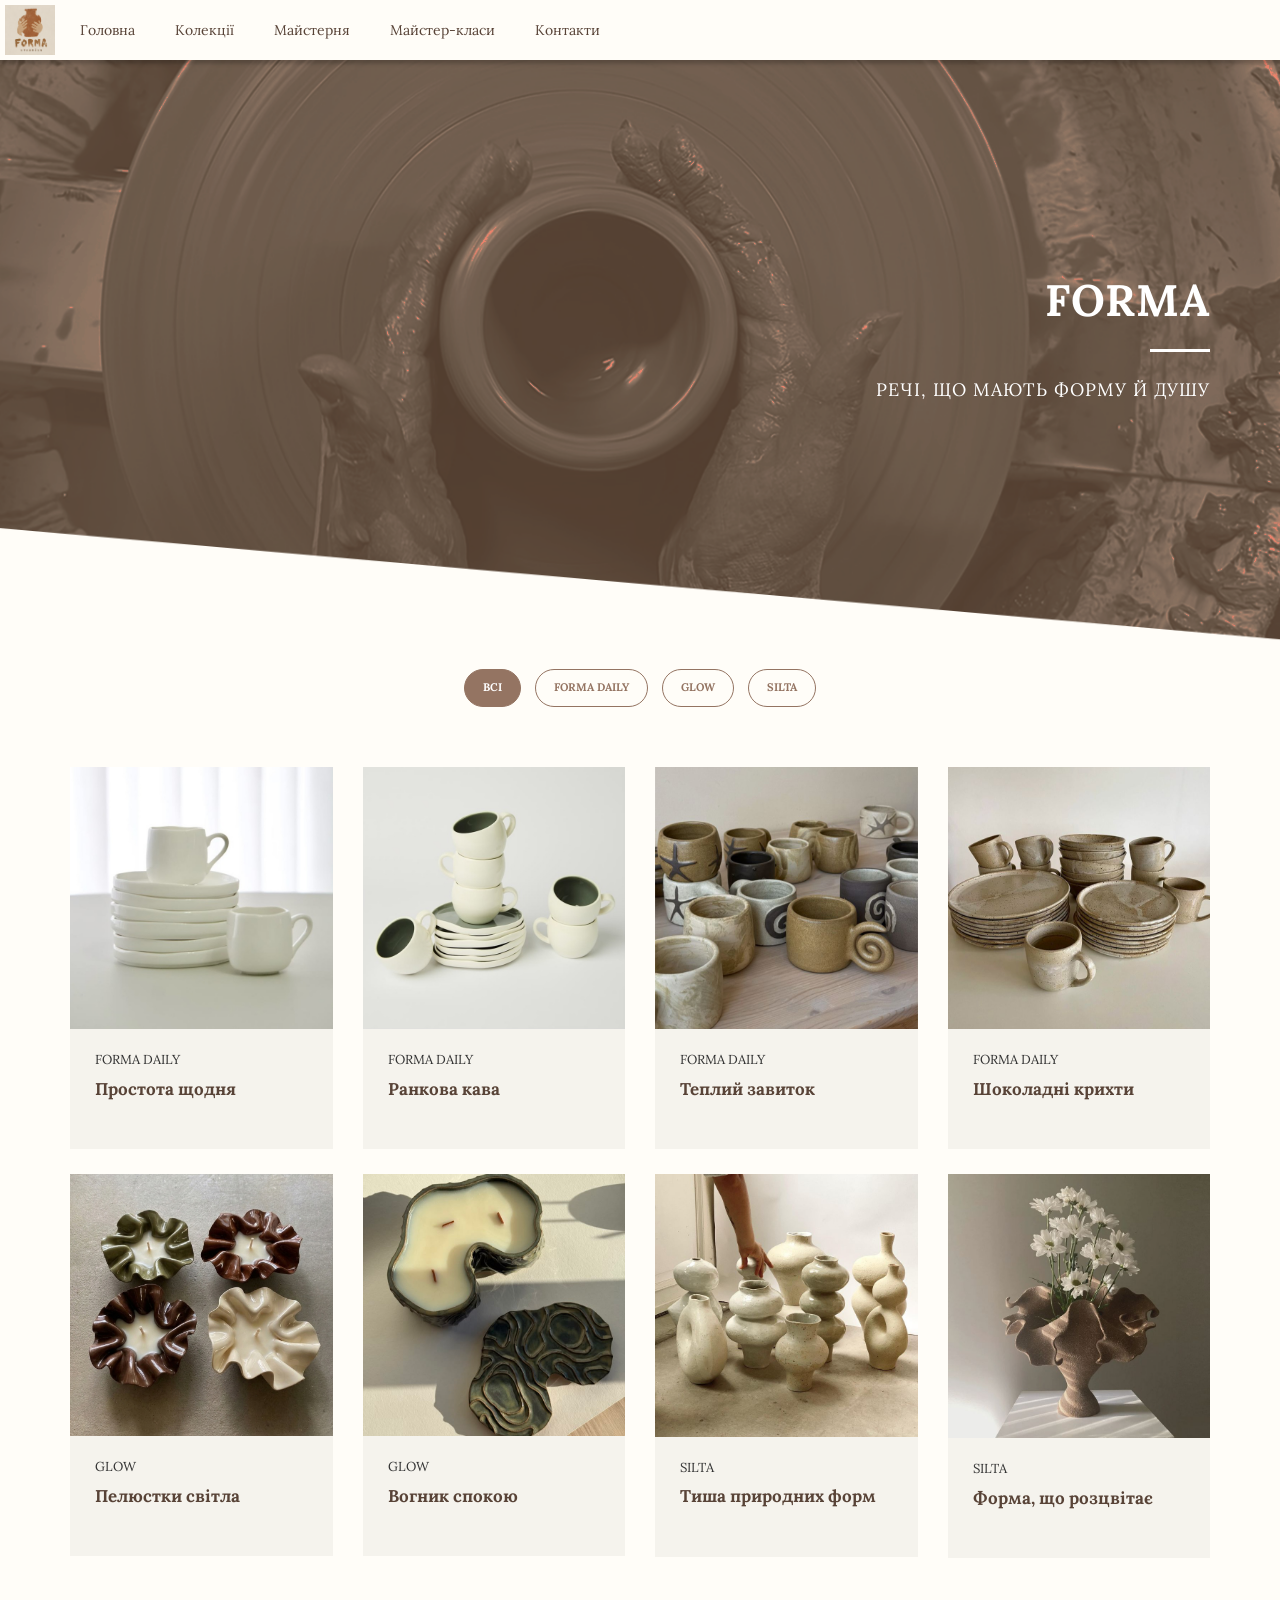
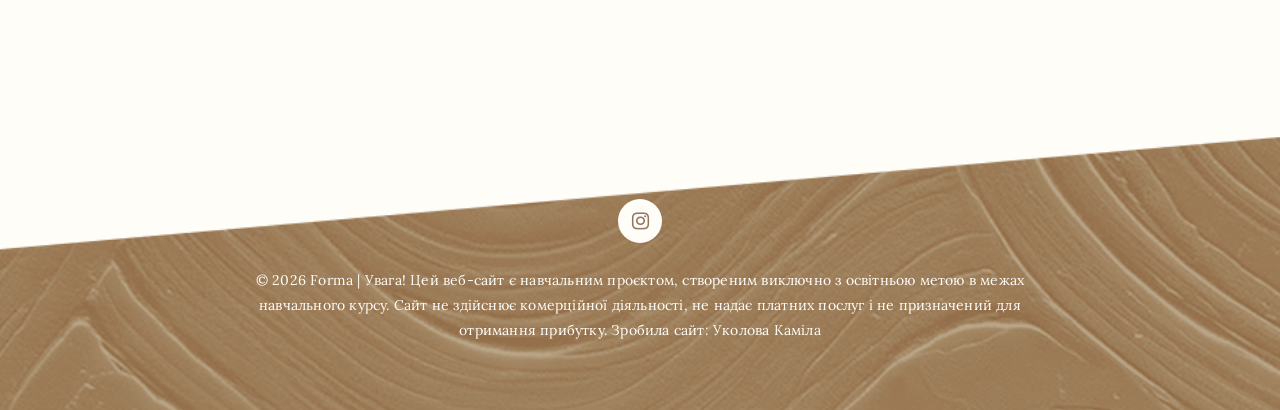
==== portfolio-page.html @ e882577b "Add files via upload" ====
<!doctype html>
<!--[if lt IE 7]>      <html class="no-js lt-ie9 lt-ie8 lt-ie7" lang=""> <![endif]-->
<!--[if IE 7]>         <html class="no-js lt-ie9 lt-ie8" lang=""> <![endif]-->
<!--[if IE 8]>         <html class="no-js lt-ie9" lang=""> <![endif]-->
<!--[if gt IE 8]><!--> <html class="no-js" lang=""> <!--<![endif]-->
    <head>
        <meta charset="utf-8">
        <meta http-equiv="X-UA-Compatible" content="IE=edge,chrome=1">
<!--

Template 2091 Ziggy

http://www.tooplate.com/view/2091-ziggy

-->
        <title>Ziggy HTML Template - Portfolio Gallery</title>
        <meta name="description" content="">
        <meta name="viewport" content="width=device-width, initial-scale=1">
        
		<link href="https://fonts.googleapis.com/css2?family=Lora:wght@400;500;600;700&display=swap" rel="stylesheet">
        <link rel="apple-touch-icon" href="apple-touch-icon.png">

        <link rel="stylesheet" href="css/bootstrap.min.css">
        <link rel="stylesheet" href="css/bootstrap-theme.min.css">
        <link rel="stylesheet" href="css/fontAwesome.css">
        <link rel="stylesheet" href="css/tooplate-style.css">

        <script src="js/vendor/modernizr-2.8.3-respond-1.4.2.min.js"></script>
		<style>
			.coolknopki{
				padding: 20px;
				color: #584337;
				transition: all 0.3s;
			}
			.coolknopki:hover {
				background-color: #584337;
				color: rgb(255, 253, 248);
				text-decoration: none;
			}
			html {
				scroll-behavior: smooth;
			}
			.icon {
				overflow: hidden;
			}
			.icon img {
				width: 100%;
				display: block;
				transition: transform 0.4s ease;
			}
			.icon:hover img {
				transform: scale(1.08);
			}
			h4 {
				color: #584337;
				font-weight: 700;
			}
			p {
				color: #584337;
			}
			body,
			button,
			input,
			textarea,
			select {
				font-family: 'Lora', serif;
			}

			p {
				font-size: 14px;
				line-height: 1.8;
				color: #584337;
			}

			h4 {
				font-family: 'Lora', serif;
				font-weight: 600;
				color: #584337;
			}
		</style>
    </head>
    <body style="background-color: rgb(255, 253, 248)">
          <div style="position:fixed; background-color: rgb(255, 253, 248); z-index: 99999999; width: 100%; box-shadow: 0 4px 3.8px .2px rgba(0, 0, 0, .22); display: flex;" class="nav-links">
			<img src= "img\forma logo.png" alt="cool logo" style="width: 50px; height: 50px; margin: 5px">
			<a href="index.html#home" class="coolknopki">Головна</a>
			<a href="#collections" class="coolknopki">Колекції</a>
			<a href="index.html#workshop" class="coolknopki">Майстерня</a>
			<a href="index.html#classes" class="coolknopki">Майстер-класи</a>
			<a href="index.html#contacts" class="coolknopki">Контакти</a>
		  </div>  

        <section class="first-gallery-section">
          <div class="container">
            <div class="row">
              <div class="col-md-12">
                <div class="text-content">
                  <h2>Forma</h2>
                  <div class="line-dec"></div>
                  <span>Речі, що мають форму й душу</span>
                </div>
              </div>
            </div>
          </div>
        </section>

        <div id="collections" class="content-wrapper second-gallery-section">
            <div class="inner-container container">
                <div class="projects-holder-3">
                    <div class="filter-categories">
                        <ul class="project-filter">
                            <li class="filter" data-filter="all"><span>Всі</span></li>
                            <li class="filter" data-filter="webdesign"><span>FORMA DAILY</span></li>
                            <li class="filter" data-filter="nature"><span>GLOW</span></li>
                            <li class="filter" data-filter="responsive"><span>SILTA</span></li>
                        </ul>
                    </div>
                    <div class="projects-holder">
                        <div class="row">
                            <div class="col-md-3 col-sm-6 project-item mix webdesign">
                              <div class="image icon">
                                <a href="img/щоденні ритуали.jpg" data-lightbox="image-1"><img src="img/щоденні ритуали.jpg"></a>
                              </div>
                              <div class="text">
                                <span>FORMA DAILY</span>
                                <h4>Простота щодня</h4>
                              </div>
                            </div>
                            <div class="col-md-3 col-sm-6 project-item mix webdesign">
                              <div class="image icon">
                                <a href="img/щоденні ритуали2.jpg" data-lightbox="image-1"><img src="img/щоденні ритуали2.jpg"></a>
                              </div>
                              <div class="text">
                                <span>FORMA DAILY</span>
                                <h4>Ранкова кава</h4>
                              </div>
                            </div>
                            <div class="col-md-3 col-sm-6 project-item mix webdesign">
                              <div class="image icon">
                                <a href="img/щоденні ритуали 3.jpg" data-lightbox="image-1"><img src="img/щоденні ритуали 3.jpg"></a>
                              </div>
                              <div class="text">
                                <span>FORMA DAILY</span>
                                <h4>Теплий завиток</h4>
                              </div>
                            </div>
                            <div class="col-md-3 col-sm-6 project-item mix webdesign">
                              <div class="image icon">
                                <a href="img/щоденні ритуали 4.jpg" data-lightbox="image-1"><img src="img/щоденні ритуали 4.jpg"></a>
                              </div>
                              <div class="text">
                                <span>FORMA DAILY</span>
                                <h4>Шоколадні крихти</h4>
                              </div>
                            </div>
                            <div class="col-md-3 col-sm-6 project-item mix nature">
                              <div class="image icon">
                                <a href="img/свічки1.jpg" data-lightbox="image-1"><img src="img/свічки1.jpg"></a>
                              </div>
                              <div class="text">
                                <span>GLOW</span>
                                <h4>Пелюстки світла</h4>
                              </div>
                            </div>
                            <div class="col-md-3 col-sm-6 project-item mix nature">
                              <div class="image icon">
                                <a href="img/свічки2.jpg" data-lightbox="image-1"><img src="img/свічки2.jpg"></a>
                              </div>
                              <div class="text">
                                <span>GLOW</span>
                                <h4>Вогник спокою</h4>
                              </div>
                            </div>
                            <div class="col-md-3 col-sm-6 project-item mix responsive">
                              <div class="image icon">
                                <a href="img/декор і плавні силуети.jpg" data-lightbox="image-1"><img src="img/декор і плавні силуети.jpg"></a>
                              </div>
                              <div class="text">
                                <span>SILTA</span>
                                <h4>Тиша природних форм</h4>
                              </div>
                            </div>
                            <div class="col-md-3 col-sm-6 project-item mix responsive">
                              <div class="image icon">
                                <a href="img/вази2.jpg" data-lightbox="image-1"><img src="img/вази2.jpg"></a>
                              </div>
                              <div class="text">
                                <span>SILTA</span>
                                <h4>Форма, що розцвітає</h4>
                              </div>
                            </div>
                        </div>
                    </div>
                </div>
            </div>
        </div> 

        <footer>
          <div class="container">
            <div class="row">
              <div class="col-md-12">
                <ul>
					<li>
						<a href="https://www.instagram.com/a.valaku?cplk=MWNodnZlajVlbTN4bg=="
						   target="_blank"
						   rel="noopener noreferrer"
						   aria-label="Instagram FORMA">
							<i class="fa fa-instagram" aria-hidden="true"></i>
						</a>
					</li>
				</ul>
                <p class="copyright">
					&copy; 2026 Forma | Увага! Цей веб-сайт є навчальним проєктом,
					створеним виключно з освітньою метою в межах навчального курсу.
					Сайт не здійснює комерційної діяльності, не надає платних послуг
					і не призначений для отримання прибутку. Зробила сайт: Уколова Каміла
				</p>
              </div>
            </div>
          </div>
        </footer>

        <script src="//ajax.googleapis.com/ajax/libs/jquery/1.11.2/jquery.min.js"></script>
        <script>window.jQuery || document.write('<script src="js/vendor/jquery-1.11.2.min.js"><\/script>')</script>

        <script src="js/vendor/bootstrap.min.js"></script>

        <script src="js/plugins.js"></script>
        <script src="js/main.js"></script>

    </body>
</html>
---- css/tooplate-style.css ----
/* 

Template 2091 Ziggy

http://www.tooplate.com/view/2091-ziggy

*/

/*============
BASIC STYLE
============*/

ul {
	padding: 0;
	margin: 0;
	list-style: none;
}

body {
    font-family: 'Lora', serif;
}

p {
	font-size: 13px;
	color: #7a7a7a;
	line-height: 22px;
}

.primary-button a {
	text-decoration: none;
	padding: 10px 18px;
	display: inline-block;
	border-radius: 24px;
	font-size: 11px;
	text-transform: uppercase;
	font-weight: 700;
	letter-spacing: 1px;
}
section[id] {
    scroll-margin-top: 70px;
}

/* ======================
----- FIRST SECTION------
=======================*/

.first-section {
	background-image: url(../img/first-section-new1.png);
	background-size: cover;
	width: 100%;
	background-repeat: no-repeat;
	padding: 20% 0px 20% 0px;
}

.first-section .text-content {
	text-align: right;
	color: #fff;
}

.first-section .text-content h2 {
	font-size: 44px;
	text-transform: uppercase;
	font-weight: 900;
	letter-spacing: 1px;
}

.first-section .text-content .line-dec {
	width: 60px;
	height: 3px;
	background-color: #fff;
	margin: 25px 0px 25px auto;
}

.first-section .text-content span {
	font-size: 18px;
	text-transform: uppercase;
	font-weight: 300;
	letter-spacing: 1px;
}


/* ======================
---- SECOND SECTION------
=======================*/

.second-section {
	padding: 100px 0px;
}

.second-section .service-item {
	text-align: center;
}

.second-section .service-item .icon img {
	max-width: 100%;
	overflow: hidden;
}

.second-section h4 {
	font-size: 16px;
	margin-top: 25px;
	margin-bottom: 15px;
}


/* ======================
----- THIRD SECTION------
=======================*/

.third-section {
	background-image: url(../img/third-section-new.png);
	background-size: cover;
	width: 100%;
	background-repeat: no-repeat;
	padding: 20% 0px;
}

.third-section .left-image img {
	width: 100%;
	overflow: hidden;
	text-align: center;
}

.kartinka {
	width: 100%;
	overflow: hidden;
	text-align: center;
}

.third-section .right-text {
	display: inline;
}

.third-section em {
	font-size: 18px;
	font-style: normal;
	font-weight: 300;
}

.third-section h4 {
	margin-top: 60px;
	font-size: 24px;
	font-weight: 700;
	text-transform: uppercase;
	letter-spacing: 1px;
}

.third-section p {
	margin-top: 15px;
}


/* ======================
---- FOURTH SECTION -----
=======================*/

.fourth-section {
	background-image: url(../img/fourth-section-new.png);
	background-size: cover;
	width: 100%;
	background-repeat: no-repeat;
	padding: 16% 0px;
}

.fourth-section .col-md-3 {
	padding-left: 0px;
	padding-right: 0px;
}

.fourth-section .portfolio-item img {
	width: 100%;
	overflow: hidden;
	aspect-ratio: 1/1;
}

.fourth-section .first-item .text {
	background-color: #4f473a0e;
}

.fourth-section .second-item .text {
	background-color: #4f473a1c;
}

.fourth-section .third-item .text {
	background-color: #4f473a33;
}

.fourth-section .portfolio-item .text {
	padding: 20px 25px;
	height: 120px;
}

.fourth-section .portfolio-item .text span {
	font-size: 13px;
	color: #7a7a7a;
}

.fourth-section .portfolio-item .text h4 {
	font-size: 17px;
	font-weight: 700;
}

.fourth-section .send-to-portfolio {
	background-color: #947462;
	text-align: center;
	padding:  46.7% 0px;
}

.fourth-section .send-to-portfolio span {
	display: inline-block;
	font-size: 13px;
	color: #fff;
}

.fourth-section .send-to-portfolio .primary-button {
	margin-top: 20px;
}

.fourth-section .send-to-portfolio .primary-button a {
	background-color: #fff;
	color: #584337;
	transition: all 0.3s;
}

.fourth-section .send-to-portfolio .primary-button a:hover {
	background-color: #584337;
	color: #fff;

}

.fourth-section .row {
    display: flex;
    align-items: stretch;
}

.fourth-section .row > .col-md-3 {
    display: flex;
    flex-direction: column;
}

.fourth-section .portfolio-item {
    width: 100%;
    display: flex;
    flex-direction: column;
    height: 100%;
}

.fourth-section .portfolio-item .image {
    flex-shrink: 0;
}

.fourth-section .portfolio-item .text {
    flex: 1;
}

.fourth-section .send-to-portfolio {
    width: 100%;
    height: 100%;
    padding: 20px;
    display: flex;
    flex-direction: column;
    justify-content: center;
    align-items: center;
    box-sizing: border-box;
    text-align: center;
}
@media (max-width: 767px) {
    .fourth-section .row {
        display: block;
    }

    .fourth-section .row > .col-md-3 {
        display: block;
    }

    .fourth-section .send-to-portfolio {
        min-height: 220px;
        height: auto;
    }
}

/* ======================
----- FIVTH SECTION------
=======================*/

.fivth-section {
	background-image: url(../img/fivth-section-new.png);
	background-size: cover;
	width: 100%;
	background-repeat: no-repeat;
	padding: 20% 0px;
}

.fivth-section .right-image {
	display: inline;
}

.fivth-section .right-image img {
	max-width: 100%;
	overflow: hidden;
	text-align: center;
}

.fivth-section .left-text {
	display: inline;
	text-align: right;
}

.fivth-section em {
	font-size: 18px;
	font-style: normal;
	font-weight: 300;
}

.fivth-section h4 {
	margin-top: 60px;
	font-size: 24px;
	font-weight: 700;
	text-transform: uppercase;
	letter-spacing: 1px;
}

.fivth-section p {
	margin-top: 15px;
}


/* ======================
----- SIXTH SECTION------
=======================*/

.sixth-section {
	background-image: url(../img/sixth-section-new.png);
	background-size: cover;
	width: 100%;
	background-repeat: no-repeat;
	padding: 10% 0px;
}

.sixth-section input {
	padding-left: 15px;
	font-size: 13px;
	color: #7a7a7a;
	border: 1px solid #eee;
	outline: none;
	height: 44px;
	border-radius: 22px;
	width: 100%;
	margin-bottom: 30px;
}

.sixth-section textarea {
	border-radius: 22px;
	border: 1px solid #eee;
	padding: 15px;
	font-size: 13px;
	color: #7a7a7a;
	outline: none;
	margin-bottom: 25px;
	height: 180px;
	max-height: 250px;
	width: 100%;
	max-width: 100%;
	max-height: 240px;
	display: inline-block;
}

.sixth-section button {
	text-decoration: none;
	padding: 10px 18px;
	display: inline-block;
	border-radius: 24px;
	font-size: 11px;
	text-transform: uppercase;
	font-weight: 700;
	background-color: #947462;
	color: #fff;
	letter-spacing: 1px;
	transition: all 0.3s;

}

.sixth-section button:hover {
	color: #fff;
	background-color: #584337;
}

.sixth-section .right-info {
	margin-left: 20px;
}

.sixth-section .right-info ul {
	padding: 0;
	margin: 0;
	list-style: none;
}

.sixth-section .right-info ul li {
	display: block;
	font-size: 13px;
	font-weight: 700;
	color: #584337;
	margin-bottom: 20px;
}

.sixth-section .right-info ul li a {
	text-decoration: none;
	color: #584337;
}

.sixth-section .right-info ul li i {
	margin-right: 15px;
	display: inline-block;
	width: 46px;
	height: 46px;
	line-height: 46px;
	text-align: center;
	color: #584337;
	border-radius: 50%;
	border: 1px solid #584337;
	font-size: 18px;
}

/* ======================
----- FOOTER SECTION ----
=======================*/

footer {
	text-align: center;
	background-image: url(../img/footer-new.png);
	background-size: cover;
	width: 100%;
	background-repeat: no-repeat;
	padding: 11% 0px 4% 0px;
}

footer ul {
	padding: 0;
	margin: 0;
	list-style: none;
}

footer ul li {
	display: inline-block;
	margin: 0 3px;
}

footer ul li a {
    font-size: 20px;
    color: #947462;
    display: inline-flex;
    align-items: center;
    justify-content: center;
    width: 44px;
    height: 44px;
    text-align: center;
    background-color: #fffdf8;
    border-radius: 50%;
    transition: all 0.3s ease;
    text-decoration: none;
}

footer ul li a:hover {
    background-color: #584337;
    color: #fffdf8;
}

footer p {
	margin-top: 20px;
	font-size: 13px;
	font-weight: 300;
	letter-spacing: 0.2px;
	color: #fff;
}

footer em {
	font-style: normal;
	font-weight: 600;
}

footer a {
	color: #fff;
}

footer a:hover {
	color: #fff;
}


/* =====================
----- GALLERY PAGE -----
======================*/

.first-gallery-section {
	background-image: url(../img/first-section-new1.png);
	background-size: cover;
	width: 100%;
	background-repeat: no-repeat;
	padding: 20% 0px 20% 0px;
}

.first-gallery-section .text-content {
	text-align: right;
	color: #fff;
}

.first-gallery-section .text-content h2 {
	font-size: 44px;
	text-transform: uppercase;
	font-weight: 900;
	letter-spacing: 1px;
}

.first-gallery-section .text-content .line-dec {
	width: 60px;
	height: 3px;
	background-color: #fff;
	margin: 25px 0px 25px auto;
}

.first-gallery-section .text-content span {
	font-size: 18px;
	text-transform: uppercase;
	font-weight: 300;
	letter-spacing: 1px;
}

.send-to-home  {
	margin-top: 100px;
	margin-bottom: 50px;
}

.send-to-home .back-to-home {
	background-color: #415b90;
	text-align: center;
	padding: 45px 0px;
}

.send-to-home .back-to-home span {
	display: inline-block;
	font-size: 13px;
	color: #fff;
}

.send-to-home .back-to-home .primary-button {
	margin-top: 20px;
}

.send-to-home .back-to-home .primary-button a {
	background-color: #fff;
	color: #415b90;
}

.send-to-home .back-to-home .primary-button a:hover {
	background-color: #22304d;
	color: #fff;
	transition: all 0.3s;
}

.filter-categories {
  text-align: center;
  margin-bottom: 20px;
  margin-top: 10px;
}

.filter-categories ul li {
  margin: 0px 5px 15px 5px;
  display: inline-block;
}

.filter-categories ul li span {
  cursor: pointer;
  color: #947462;
  border-radius: 25px;
  background: #fffdf8;
  display: inline-block;
  border: 1px solid #947462;
  padding: 10px 18px;
  font-size: 11px;
  text-transform: uppercase;
  font-weight: 700;
  transition: all 0.3s
}

.filter-categories ul li.active span {
  background: #947462;
  color: white;
  border: 1px solid #947462;
}

.projects-holder .mix {
  display: none;
}

.content-wrapper {
	margin-bottom: 100px;
	text-align: center;
}

.content-wrapper .portfolio-items {
	margin-top: 30px;
}

.content-wrapper ul {
	padding: 0;
	margin: 0;
	list-style: none;
}

.content-wrapper .project-item {
	margin-top: 25px;
}

.content-wrapper .project-item img {
	width: 100%;
	overflow: hidden;
}

.content-wrapper .project-item .text {
	text-align: left;
	padding: 20px 25px;
	background-color: #4f473a0e;
	height: 120px
}

.content-wrapper .project-item .text span {
	font-size: 13px;
}

.content-wrapper .project-item .text h4 {
	font-size: 17px;
	font-weight: 700;
}


/* ======================
-- RESPONSIVE SECTION ---
=======================*/

@media (max-width: 1200px){

	.fourth-section .send-to-portfolio {
		padding:  50% 0px;
		height: 362.5px;
		display: grid;
        place-content: center;
	}

	.gallery-page .portfolio-items  {
		margin-right: 15px;
	}

}

@media (max-width: 992px){

	.fourth-section .send-to-portfolio {
		padding:  45.8% 0px;
	}

	.third-section {
		text-align: center;
	}

	.third-section .right-text {
		text-align: left;
	}

	.third-section .left-image img {
		width: 50%;
	}
	
	.kartinka {
		width: 50%;
	}

	.fivth-section {
		text-align: center;
	}

	.fivth-section .left-text {
		text-align: left;
	}

	.fivth-section .right-image img {
		margin-top: 30px;
		width: 50%;
	}

	.sixth-section .right-info {
		text-align: left;
		margin-left: 0px;
		margin-top: 45px;
	}

}

@media (max-width: 850px){

	.send-to-home  {
		margin-top: 80px;
	}

	.first-gallery-section {
		padding: 10% 0px 40% 0px;
	}

	.first-section {
		padding: 150px 0px 200px 0px;
	}

	.first-section .text-content {
		text-align: center;
	}

	.first-section .text-content .line-dec {
		margin: 25px auto;
	}

	.second-section {
		padding: 50px 0px 0px 0px;
	}

	.second-section .service-item {
		margin-bottom: 50px;
	}

	.third-section {
		margin-top: -50px;
		text-align: center;
		padding: 250px 0px 150px 0px;
	}

	.third-section .right-text {
		text-align: left;
	}

	.fourth-section {
		padding: 150px 0px;
	}

	.fourth-section .col-md-3 {
		padding-left: 15px;
		padding-right: 15px;
	}

	.fourth-section .portfolio-item {
		margin-bottom: 30px;
	}

	.fourth-section .send-to-portfolio {
		padding:  46% 0px;
	}

	.fivth-section {
		text-align: center;
		padding: 50px 0px 250px 0px;
	}

	.fivth-section .left-text {
		text-align: left;
		margin-bottom: 30px;
		display: inline-block;
	}

	.sixth-section {
		text-align: center;
		padding: 0px 0px 0px 0px;
	}

	.sixth-section .right-info {
		text-align: left;
		margin-left: 0px;
		margin-top: 45px;
	}

	footer {
		margin-top: -50px;
		padding: 200px 0px 20px 0px;
	}
}


@media (max-width: 590px){

	.third-section {
		text-align: center;
	}

	.third-section .left-image img {
		width: 80%;
	}

	.fivth-section {
		text-align: center;
	}

	.fivth-section .right-image img {
		width: 80%;
	}
	
}

/*========================================
----------- LIGHT BOX STYLE ------------
========================================*/

/* Preload images */
body:after {
  content: url(../img/close.png) url(../img/loading.gif) url(../img/prev.png) url(../img/next.png);
  display: none;
}

body.lb-disable-scrolling {
  overflow: hidden;
}

.lightboxOverlay {
  position: absolute;
  top: 0;
  left: 0;
  z-index: 9999;
  background-color: black;
  filter: progid:DXImageTransform.Microsoft.Alpha(Opacity=80);
  opacity: 0.8;
  display: none;
}

.lightbox {
  position: absolute;
  margin-top: 5%;
  left: 0;
  width: 100%;
  z-index: 10000;
  text-align: center;
  line-height: 0;
  font-weight: normal;
}

.lightbox .lb-image {
  display: block;
  height: auto;
  max-width: inherit;
  max-height: none;
  border-radius: 3px;

  /* Image border */
  border: 4px solid white;
}

.lightbox a img {
  border: none;
}

.lb-outerContainer {
  position: relative;
  *zoom: 1;
  width: 250px;
  height: 250px;
  margin: 0 auto;
  border-radius: 4px;

  /* Background color behind image.
     This is visible during transitions. */
  background-color: white;
}

.lb-outerContainer:after {
  content: "";
  display: table;
  clear: both;
}

.lb-loader {
  position: absolute;
  top: 43%;
  left: 0;
  height: 25%;
  width: 100%;
  text-align: center;
  line-height: 0;
}

.lb-cancel {
  display: block;
  width: 32px;
  height: 32px;
  margin: 0 auto;
  background: url(../img/loading.gif) no-repeat;
}

.lb-nav {
  position: absolute;
  top: 0;
  left: 0;
  height: 100%;
  width: 100%;
  z-index: 10;
}

.lb-container > .nav {
  left: 0;
}

.lb-nav a {
  outline: none;
  background-image: url('[data-uri]');
}

.lb-prev, .lb-next {
  height: 100%;
  cursor: pointer;
  display: block;
}

.lb-nav a.lb-prev {
  width: 34%;
  left: 0;
  float: left;
  background: url(../img/prev.png) left 48% no-repeat;
  filter: progid:DXImageTransform.Microsoft.Alpha(Opacity=0);
  opacity: 0;
  -webkit-transition: opacity 0.6s;
  -moz-transition: opacity 0.6s;
  -o-transition: opacity 0.6s;
  transition: opacity 0.6s;
}

.lb-nav a.lb-prev:hover {
  filter: progid:DXImageTransform.Microsoft.Alpha(Opacity=100);
  opacity: 1;
}

.lb-nav a.lb-next {
  width: 64%;
  right: 0;
  float: right;
  background: url(../img/next.png) right 48% no-repeat;
  filter: progid:DXImageTransform.Microsoft.Alpha(Opacity=0);
  opacity: 0;
  -webkit-transition: opacity 0.6s;
  -moz-transition: opacity 0.6s;
  -o-transition: opacity 0.6s;
  transition: opacity 0.6s;
}

.lb-nav a.lb-next:hover {
  filter: progid:DXImageTransform.Microsoft.Alpha(Opacity=100);
  opacity: 1;
}

.lb-dataContainer {
  margin: 0 auto;
  padding-top: 5px;
  *zoom: 1;
  width: 100%;
  -moz-border-radius-bottomleft: 4px;
  -webkit-border-bottom-left-radius: 4px;
  border-bottom-left-radius: 4px;
  -moz-border-radius-bottomright: 4px;
  -webkit-border-bottom-right-radius: 4px;
  border-bottom-right-radius: 4px;
}

.lb-dataContainer:after {
  content: "";
  display: table;
  clear: both;
}

.lb-data {
  padding: 0 4px;
  color: #ccc;
}

.lb-data .lb-details {
  width: 85%;
  float: left;
  text-align: left;
  line-height: 1.1em;
}

.lb-data .lb-caption {
  font-size: 13px;
  font-weight: bold;
  line-height: 1em;
}

.lb-data .lb-caption a {
  color: #4ae;
}

.lb-data .lb-number {
  display: block;
  clear: left;
  padding-bottom: 1em;
  font-size: 12px;
  color: #999999;
}

.lb-data .lb-close {
  display: block;
  float: right;
  width: 30px;
  height: 30px;
  background: url(../img/close.png) top right no-repeat;
  text-align: right;
  outline: none;
  filter: progid:DXImageTransform.Microsoft.Alpha(Opacity=70);
  opacity: 0.7;
  -webkit-transition: opacity 0.2s;
  -moz-transition: opacity 0.2s;
  -o-transition: opacity 0.2s;
  transition: opacity 0.2s;
}

.lb-data .lb-close:hover {
  cursor: pointer;
  filter: progid:DXImageTransform.Microsoft.Alpha(Opacity=100);
  opacity: 1;
}

footer .copyright {
    max-width: 850px;
    margin: 25px auto 15px;
    padding: 0 20px;
    font-size: 14px;
    line-height: 1.8;
    font-weight: 400;
    color: #fffdf8;
    text-align: center;
    box-sizing: border-box;
}

@media (max-width: 600px) {
    footer .copyright {
        padding: 0 15px;
        font-size: 12px;
        line-height: 1.7;
    }
}
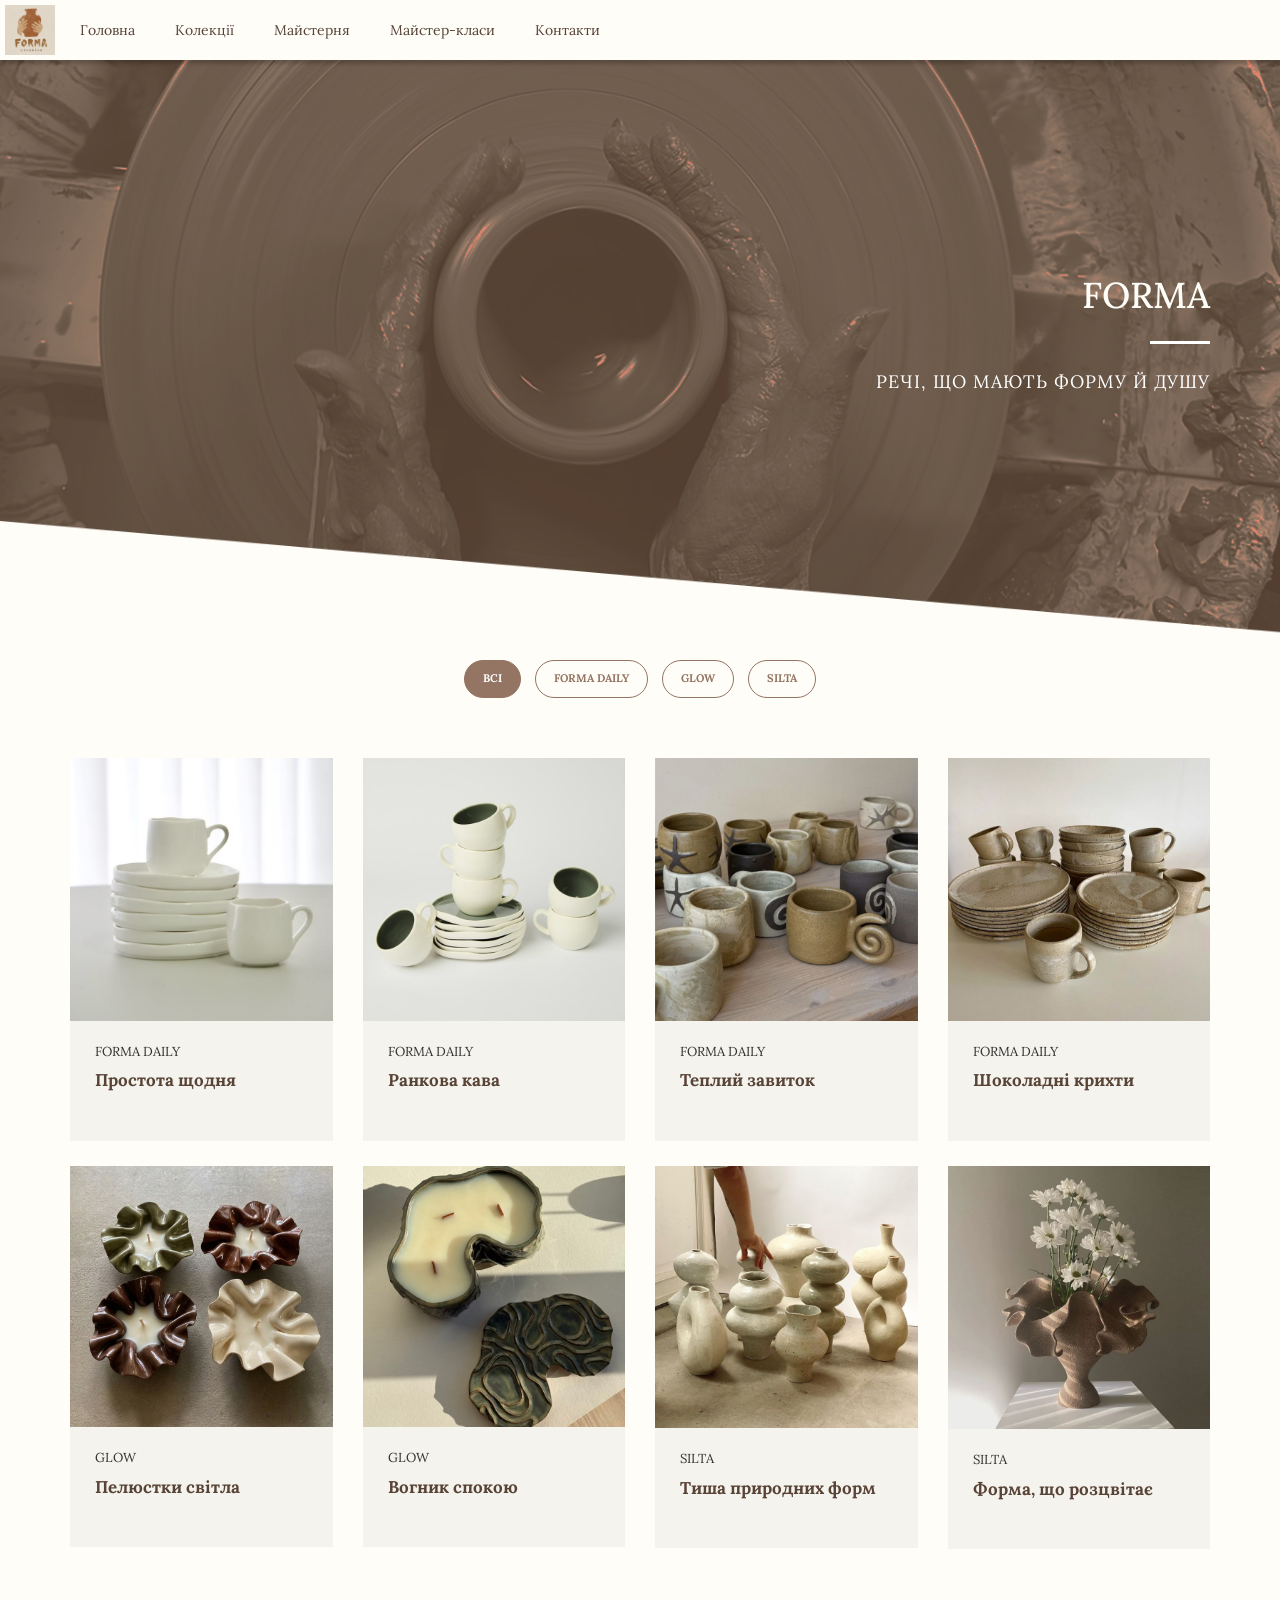
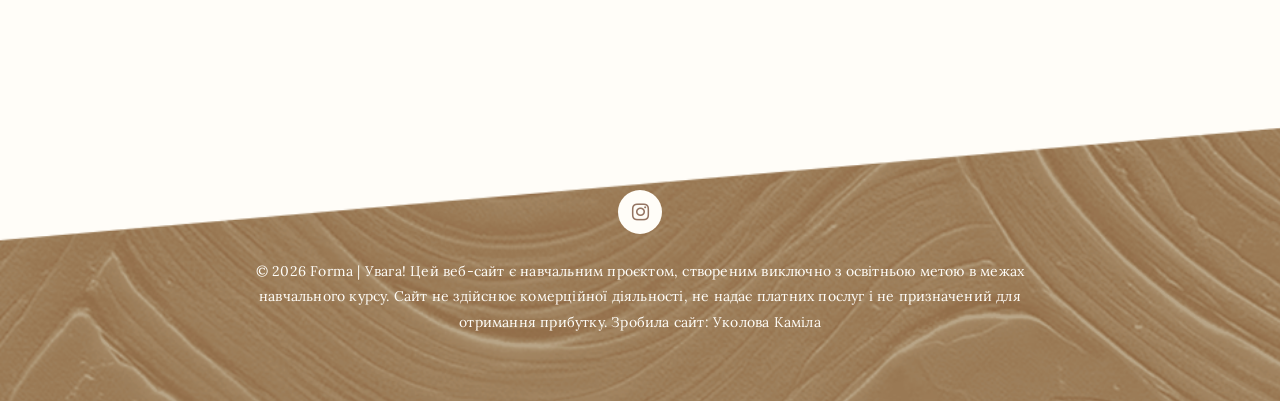
==== commit 06f587c2: "Add files via upload" ====
--- a/portfolio-page.html
+++ b/portfolio-page.html
@@ -4,6 +4,23 @@
 <!--[if IE 8]>         <html class="no-js lt-ie9" lang=""> <![endif]-->
 <!--[if gt IE 8]><!--> <html class="no-js" lang=""> <!--<![endif]-->
     <head>
+			<!-- Google tag (gtag.js) -->
+		<script async src="https://www.googletagmanager.com/gtag/js?id=G-7VQSRRHLS7"></script>
+		<script>
+		  window.dataLayer = window.dataLayer || [];
+		  function gtag(){dataLayer.push(arguments);}
+		  gtag('js', new Date());
+
+		  gtag('config', 'G-7VQSRRHLS7');
+		</script>
+		
+		<script type="text/javascript">
+			(function(c,l,a,r,i,t,y){
+				c[a]=c[a]||function(){(c[a].q=c[a].q||[]).push(arguments)};
+				t=l.createElement(r);t.async=1;t.src="https://www.clarity.ms/tag/"+i;
+				y=l.getElementsByTagName(r)[0];y.parentNode.insertBefore(t,y);
+			})(window, document, "clarity", "script", "z0v9w5tnoi");
+		</script>
         <meta charset="utf-8">
         <meta http-equiv="X-UA-Compatible" content="IE=edge,chrome=1">
 <!--
@@ -13,8 +30,11 @@
 http://www.tooplate.com/view/2091-ziggy
 
 -->
-        <title>Ziggy HTML Template - Portfolio Gallery</title>
-        <meta name="description" content="">
+        <title>FORMA — авторська кераміка та майстер-класи в Одесі</title>
+		
+		<meta name="description"
+		content="FORMA — керамічна майстерня в Одесі. Авторський посуд, вази ручної роботи та творчі майстер-класи з кераміки.">
+		
         <meta name="viewport" content="width=device-width, initial-scale=1">
         
 		<link href="https://fonts.googleapis.com/css2?family=Lora:wght@400;500;600;700&display=swap" rel="stylesheet">
@@ -94,7 +114,7 @@
             <div class="row">
               <div class="col-md-12">
                 <div class="text-content">
-                  <h2>Forma</h2>
+                 <h1 style="color: rgb(255, 253, 248)">FORMA</h1>
                   <div class="line-dec"></div>
                   <span>Речі, що мають форму й душу</span>
                 </div>
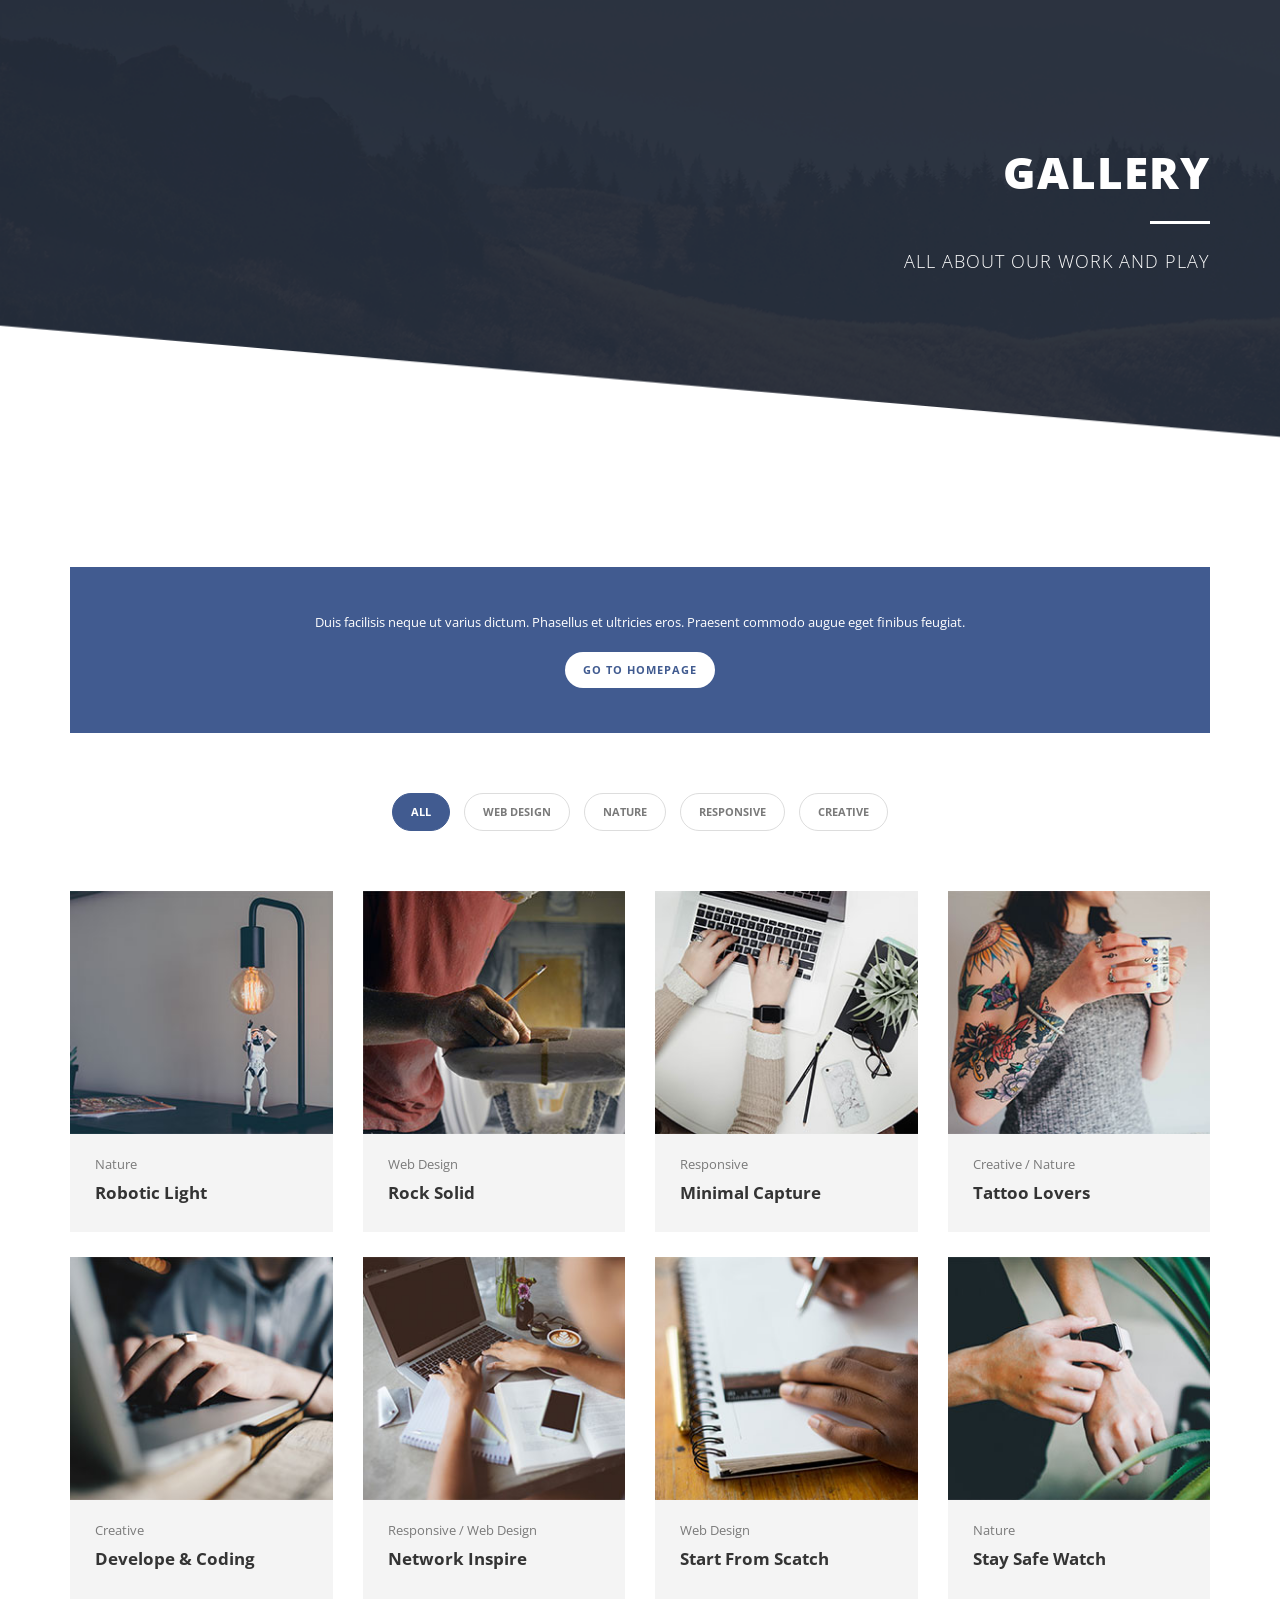
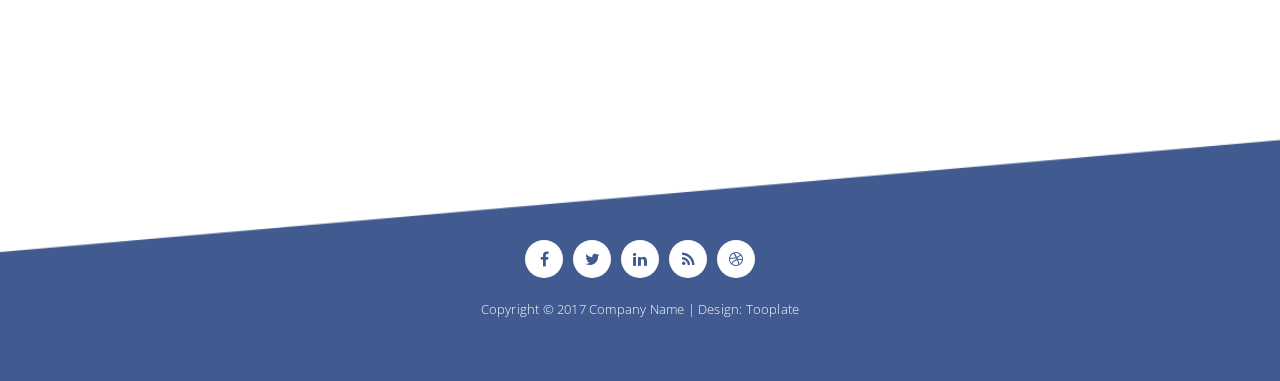
==== commit 0f52da02: "Add files via upload" ====
--- a/portfolio-page.html
+++ b/portfolio-page.html
@@ -4,23 +4,6 @@
 <!--[if IE 8]>         <html class="no-js lt-ie9" lang=""> <![endif]-->
 <!--[if gt IE 8]><!--> <html class="no-js" lang=""> <!--<![endif]-->
     <head>
-			<!-- Google tag (gtag.js) -->
-		<script async src="https://www.googletagmanager.com/gtag/js?id=G-7VQSRRHLS7"></script>
-		<script>
-		  window.dataLayer = window.dataLayer || [];
-		  function gtag(){dataLayer.push(arguments);}
-		  gtag('js', new Date());
-
-		  gtag('config', 'G-7VQSRRHLS7');
-		</script>
-		
-		<script type="text/javascript">
-			(function(c,l,a,r,i,t,y){
-				c[a]=c[a]||function(){(c[a].q=c[a].q||[]).push(arguments)};
-				t=l.createElement(r);t.async=1;t.src="https://www.clarity.ms/tag/"+i;
-				y=l.getElementsByTagName(r)[0];y.parentNode.insertBefore(t,y);
-			})(window, document, "clarity", "script", "z0v9w5tnoi");
-		</script>
         <meta charset="utf-8">
         <meta http-equiv="X-UA-Compatible" content="IE=edge,chrome=1">
 <!--
@@ -30,14 +13,11 @@
 http://www.tooplate.com/view/2091-ziggy
 
 -->
-        <title>FORMA — авторська кераміка та майстер-класи в Одесі</title>
-		
-		<meta name="description"
-		content="FORMA — керамічна майстерня в Одесі. Авторський посуд, вази ручної роботи та творчі майстер-класи з кераміки.">
-		
+        <title>Ziggy HTML Template - Portfolio Gallery</title>
+        <meta name="description" content="">
         <meta name="viewport" content="width=device-width, initial-scale=1">
         
-		<link href="https://fonts.googleapis.com/css2?family=Lora:wght@400;500;600;700&display=swap" rel="stylesheet">
+        <link href="https://fonts.googleapis.com/css?family=Open+Sans:300,400,600,700,800" rel="stylesheet">
         <link rel="apple-touch-icon" href="apple-touch-icon.png">
 
         <link rel="stylesheet" href="css/bootstrap.min.css">
@@ -46,166 +26,125 @@
         <link rel="stylesheet" href="css/tooplate-style.css">
 
         <script src="js/vendor/modernizr-2.8.3-respond-1.4.2.min.js"></script>
-		<style>
-			.coolknopki{
-				padding: 20px;
-				color: #584337;
-				transition: all 0.3s;
-			}
-			.coolknopki:hover {
-				background-color: #584337;
-				color: rgb(255, 253, 248);
-				text-decoration: none;
-			}
-			html {
-				scroll-behavior: smooth;
-			}
-			.icon {
-				overflow: hidden;
-			}
-			.icon img {
-				width: 100%;
-				display: block;
-				transition: transform 0.4s ease;
-			}
-			.icon:hover img {
-				transform: scale(1.08);
-			}
-			h4 {
-				color: #584337;
-				font-weight: 700;
-			}
-			p {
-				color: #584337;
-			}
-			body,
-			button,
-			input,
-			textarea,
-			select {
-				font-family: 'Lora', serif;
-			}
-
-			p {
-				font-size: 14px;
-				line-height: 1.8;
-				color: #584337;
-			}
-
-			h4 {
-				font-family: 'Lora', serif;
-				font-weight: 600;
-				color: #584337;
-			}
-		</style>
     </head>
-    <body style="background-color: rgb(255, 253, 248)">
-          <div style="position:fixed; background-color: rgb(255, 253, 248); z-index: 99999999; width: 100%; box-shadow: 0 4px 3.8px .2px rgba(0, 0, 0, .22); display: flex;" class="nav-links">
-			<img src= "img\forma logo.png" alt="cool logo" style="width: 50px; height: 50px; margin: 5px">
-			<a href="index.html#home" class="coolknopki">Головна</a>
-			<a href="#collections" class="coolknopki">Колекції</a>
-			<a href="index.html#workshop" class="coolknopki">Майстерня</a>
-			<a href="index.html#classes" class="coolknopki">Майстер-класи</a>
-			<a href="index.html#contacts" class="coolknopki">Контакти</a>
-		  </div>  
+    <body>
+        
 
         <section class="first-gallery-section">
           <div class="container">
             <div class="row">
               <div class="col-md-12">
                 <div class="text-content">
-                 <h1 style="color: rgb(255, 253, 248)">FORMA</h1>
+                  <h2>Gallery</h2>
                   <div class="line-dec"></div>
-                  <span>Речі, що мають форму й душу</span>
+                  <span>All about our work and play</span>
                 </div>
               </div>
             </div>
           </div>
         </section>
 
-        <div id="collections" class="content-wrapper second-gallery-section">
+
+        <section class="send-to-home">
+          <div class="container">
+            <div class="row">
+              <div class="col-md-12">
+                <div class="back-to-home">
+                  <span>Duis facilisis neque ut varius dictum. Phasellus et ultricies eros. Praesent commodo augue eget finibus feugiat.</span>
+                  <div class="primary-button">
+                    <a href="index.html">Go to homepage</a>
+                  </div>
+                </div>
+              </div>
+            </div>
+          </div>
+        </section>
+
+  
+        <div class="content-wrapper">
             <div class="inner-container container">
                 <div class="projects-holder-3">
                     <div class="filter-categories">
                         <ul class="project-filter">
-                            <li class="filter" data-filter="all"><span>Всі</span></li>
-                            <li class="filter" data-filter="webdesign"><span>FORMA DAILY</span></li>
-                            <li class="filter" data-filter="nature"><span>GLOW</span></li>
-                            <li class="filter" data-filter="responsive"><span>SILTA</span></li>
+                            <li class="filter" data-filter="all"><span>All</span></li>
+                            <li class="filter" data-filter="webdesign"><span>Web Design</span></li>
+                            <li class="filter" data-filter="nature"><span>Nature</span></li>
+                            <li class="filter" data-filter="responsive"><span>Responsive</span></li>
+                            <li class="filter" data-filter="creative"><span>Creative</span></li>
                         </ul>
                     </div>
                     <div class="projects-holder">
                         <div class="row">
-                            <div class="col-md-3 col-sm-6 project-item mix webdesign">
-                              <div class="image icon">
-                                <a href="img/щоденні ритуали.jpg" data-lightbox="image-1"><img src="img/щоденні ритуали.jpg"></a>
+                            <div class="col-md-3 col-sm-6 project-item mix nature">
+                              <div class="image">
+                                <a href="img/01-big-item.jpg" data-lightbox="image-1"><img src="img/01-item.jpg"></a>
                               </div>
                               <div class="text">
-                                <span>FORMA DAILY</span>
-                                <h4>Простота щодня</h4>
+                                <span>Nature</span>
+                                <h4>Robotic Light</h4>
                               </div>
                             </div>
                             <div class="col-md-3 col-sm-6 project-item mix webdesign">
-                              <div class="image icon">
-                                <a href="img/щоденні ритуали2.jpg" data-lightbox="image-1"><img src="img/щоденні ритуали2.jpg"></a>
+                              <div class="image">
+                                <a href="img/02-big-item.jpg" data-lightbox="image-1"><img src="img/02-item.jpg"></a>
                               </div>
                               <div class="text">
-                                <span>FORMA DAILY</span>
-                                <h4>Ранкова кава</h4>
+                                <span>Web Design</span>
+                                <h4>Rock Solid</h4>
+                              </div>
+                            </div>
+                            <div class="col-md-3 col-sm-6 project-item mix responsive">
+                              <div class="image">
+                                <a href="img/03-big-item.jpg" data-lightbox="image-1"><img src="img/03-item.jpg"></a>
+                              </div>
+                              <div class="text">
+                                <span>Responsive</span>
+                                <h4>Minimal Capture</h4>
+                              </div>
+                            </div>
+                            <div class="col-md-3 col-sm-6 project-item mix creative nature">
+                              <div class="image">
+                                <a href="img/04-big-item.jpg" data-lightbox="image-1"><img src="img/04-item.jpg"></a>
+                              </div>
+                              <div class="text">
+                                <span>Creative / Nature</span>
+                                <h4>Tattoo Lovers</h4>
+                              </div>
+                            </div>
+                            <div class="col-md-3 col-sm-6 project-item mix creative">
+                              <div class="image">
+                                <a href="img/05-big-item.jpg" data-lightbox="image-1"><img src="img/05-item.jpg"></a>
+                              </div>
+                              <div class="text">
+                                <span>Creative</span>
+                                <h4>Develope &amp; Coding</h4>
+                              </div>
+                            </div>
+                            <div class="col-md-3 col-sm-6 project-item mix responsive webdesign">
+                              <div class="image">
+                                <a href="img/06-big-item.jpg" data-lightbox="image-1"><img src="img/06-item.jpg"></a>
+                              </div>
+                              <div class="text">
+                                <span>Responsive / Web Design</span>
+                                <h4>Network Inspire</h4>
                               </div>
                             </div>
                             <div class="col-md-3 col-sm-6 project-item mix webdesign">
-                              <div class="image icon">
-                                <a href="img/щоденні ритуали 3.jpg" data-lightbox="image-1"><img src="img/щоденні ритуали 3.jpg"></a>
+                              <div class="image">
+                                <a href="img/07-big-item.jpg" data-lightbox="image-1"><img src="img/07-item.jpg"></a>
                               </div>
                               <div class="text">
-                                <span>FORMA DAILY</span>
-                                <h4>Теплий завиток</h4>
-                              </div>
-                            </div>
-                            <div class="col-md-3 col-sm-6 project-item mix webdesign">
-                              <div class="image icon">
-                                <a href="img/щоденні ритуали 4.jpg" data-lightbox="image-1"><img src="img/щоденні ритуали 4.jpg"></a>
-                              </div>
-                              <div class="text">
-                                <span>FORMA DAILY</span>
-                                <h4>Шоколадні крихти</h4>
+                                <span>Web Design</span>
+                                <h4>Start From Scatch</h4>
                               </div>
                             </div>
                             <div class="col-md-3 col-sm-6 project-item mix nature">
-                              <div class="image icon">
-                                <a href="img/свічки1.jpg" data-lightbox="image-1"><img src="img/свічки1.jpg"></a>
+                              <div class="image">
+                                <a href="img/08-big-item.jpg" data-lightbox="image-1"><img src="img/08-item.jpg"></a>
                               </div>
                               <div class="text">
-                                <span>GLOW</span>
-                                <h4>Пелюстки світла</h4>
-                              </div>
-                            </div>
-                            <div class="col-md-3 col-sm-6 project-item mix nature">
-                              <div class="image icon">
-                                <a href="img/свічки2.jpg" data-lightbox="image-1"><img src="img/свічки2.jpg"></a>
-                              </div>
-                              <div class="text">
-                                <span>GLOW</span>
-                                <h4>Вогник спокою</h4>
-                              </div>
-                            </div>
-                            <div class="col-md-3 col-sm-6 project-item mix responsive">
-                              <div class="image icon">
-                                <a href="img/декор і плавні силуети.jpg" data-lightbox="image-1"><img src="img/декор і плавні силуети.jpg"></a>
-                              </div>
-                              <div class="text">
-                                <span>SILTA</span>
-                                <h4>Тиша природних форм</h4>
-                              </div>
-                            </div>
-                            <div class="col-md-3 col-sm-6 project-item mix responsive">
-                              <div class="image icon">
-                                <a href="img/вази2.jpg" data-lightbox="image-1"><img src="img/вази2.jpg"></a>
-                              </div>
-                              <div class="text">
-                                <span>SILTA</span>
-                                <h4>Форма, що розцвітає</h4>
+                                <span>Nature</span>
+                                <h4>Stay Safe Watch</h4>
                               </div>
                             </div>
                         </div>
@@ -219,21 +158,15 @@
             <div class="row">
               <div class="col-md-12">
                 <ul>
-					<li>
-						<a href="https://www.instagram.com/a.valaku?cplk=MWNodnZlajVlbTN4bg=="
-						   target="_blank"
-						   rel="noopener noreferrer"
-						   aria-label="Instagram FORMA">
-							<i class="fa fa-instagram" aria-hidden="true"></i>
-						</a>
-					</li>
-				</ul>
-                <p class="copyright">
-					&copy; 2026 Forma | Увага! Цей веб-сайт є навчальним проєктом,
-					створеним виключно з освітньою метою в межах навчального курсу.
-					Сайт не здійснює комерційної діяльності, не надає платних послуг
-					і не призначений для отримання прибутку. Зробила сайт: Уколова Каміла
-				</p>
+                  <li><a href="https://www.facebook.com/tooplate"><i class="fa fa-facebook"></i></a></li>
+                  <li><a href="#"><i class="fa fa-twitter"></i></a></li>
+                  <li><a href="#"><i class="fa fa-linkedin"></i></a></li>
+                  <li><a href="#"><i class="fa fa-rss"></i></a></li>
+                  <li><a href="#"><i class="fa fa-dribbble"></i></a></li>
+                </ul>
+                <p>Copyright &copy; 2017 Company Name 
+                        
+                        | Design: <a href="https://www.facebook.com/tooplate" target="_parent">Tooplate</a></p>
               </div>
             </div>
           </div>
--- a/css/tooplate-style.css
+++ b/css/tooplate-style.css
@@ -17,7 +17,7 @@
 }
 
 body {
-    font-family: 'Lora', serif;
+	font-family: 'Open Sans', sans-serif;
 }
 
 p {
@@ -36,16 +36,14 @@
 	font-weight: 700;
 	letter-spacing: 1px;
 }
-section[id] {
-    scroll-margin-top: 70px;
-}
+
 
 /* ======================
 ----- FIRST SECTION------
 =======================*/
 
 .first-section {
-	background-image: url(../img/first-section-new1.png);
+	background-image: url(../img/first-section-bg.png);
 	background-size: cover;
 	width: 100%;
 	background-repeat: no-repeat;
@@ -98,6 +96,7 @@
 
 .second-section h4 {
 	font-size: 16px;
+	color: #415b90;
 	margin-top: 25px;
 	margin-bottom: 15px;
 }
@@ -108,7 +107,7 @@
 =======================*/
 
 .third-section {
-	background-image: url(../img/third-section-new.png);
+	background-image: url(../img/third-section-bg.png);
 	background-size: cover;
 	width: 100%;
 	background-repeat: no-repeat;
@@ -116,12 +115,6 @@
 }
 
 .third-section .left-image img {
-	width: 100%;
-	overflow: hidden;
-	text-align: center;
-}
-
-.kartinka {
 	width: 100%;
 	overflow: hidden;
 	text-align: center;
@@ -139,6 +132,7 @@
 
 .third-section h4 {
 	margin-top: 60px;
+	color: #fff;
 	font-size: 24px;
 	font-weight: 700;
 	text-transform: uppercase;
@@ -146,6 +140,7 @@
 }
 
 .third-section p {
+	color: #fff;
 	margin-top: 15px;
 }
 
@@ -155,7 +150,7 @@
 =======================*/
 
 .fourth-section {
-	background-image: url(../img/fourth-section-new.png);
+	background-image: url(../img/fourth-section-bg.png);
 	background-size: cover;
 	width: 100%;
 	background-repeat: no-repeat;
@@ -170,24 +165,22 @@
 .fourth-section .portfolio-item img {
 	width: 100%;
 	overflow: hidden;
-	aspect-ratio: 1/1;
 }
 
 .fourth-section .first-item .text {
-	background-color: #4f473a0e;
+	background-color: #f4f4f4;
 }
 
 .fourth-section .second-item .text {
-	background-color: #4f473a1c;
+	background-color: #eaeaea;
 }
 
 .fourth-section .third-item .text {
-	background-color: #4f473a33;
+	background-color: #dedede;
 }
 
 .fourth-section .portfolio-item .text {
 	padding: 20px 25px;
-	height: 120px;
 }
 
 .fourth-section .portfolio-item .text span {
@@ -197,11 +190,12 @@
 
 .fourth-section .portfolio-item .text h4 {
 	font-size: 17px;
+	color: #343434;
 	font-weight: 700;
 }
 
 .fourth-section .send-to-portfolio {
-	background-color: #947462;
+	background-color: #415b90;
 	text-align: center;
 	padding:  46.7% 0px;
 }
@@ -218,73 +212,22 @@
 
 .fourth-section .send-to-portfolio .primary-button a {
 	background-color: #fff;
-	color: #584337;
+	color: #415b90;
+}
+
+.fourth-section .send-to-portfolio .primary-button a:hover {
+	background-color: #22304d;
+	color: #fff;
 	transition: all 0.3s;
 }
 
-.fourth-section .send-to-portfolio .primary-button a:hover {
-	background-color: #584337;
-	color: #fff;
-
-}
-
-.fourth-section .row {
-    display: flex;
-    align-items: stretch;
-}
-
-.fourth-section .row > .col-md-3 {
-    display: flex;
-    flex-direction: column;
-}
-
-.fourth-section .portfolio-item {
-    width: 100%;
-    display: flex;
-    flex-direction: column;
-    height: 100%;
-}
-
-.fourth-section .portfolio-item .image {
-    flex-shrink: 0;
-}
-
-.fourth-section .portfolio-item .text {
-    flex: 1;
-}
-
-.fourth-section .send-to-portfolio {
-    width: 100%;
-    height: 100%;
-    padding: 20px;
-    display: flex;
-    flex-direction: column;
-    justify-content: center;
-    align-items: center;
-    box-sizing: border-box;
-    text-align: center;
-}
-@media (max-width: 767px) {
-    .fourth-section .row {
-        display: block;
-    }
-
-    .fourth-section .row > .col-md-3 {
-        display: block;
-    }
-
-    .fourth-section .send-to-portfolio {
-        min-height: 220px;
-        height: auto;
-    }
-}
 
 /* ======================
 ----- FIVTH SECTION------
 =======================*/
 
 .fivth-section {
-	background-image: url(../img/fivth-section-new.png);
+	background-image: url(../img/fivth-section-bg.png);
 	background-size: cover;
 	width: 100%;
 	background-repeat: no-repeat;
@@ -314,6 +257,7 @@
 
 .fivth-section h4 {
 	margin-top: 60px;
+	color: #fff;
 	font-size: 24px;
 	font-weight: 700;
 	text-transform: uppercase;
@@ -321,6 +265,7 @@
 }
 
 .fivth-section p {
+	color: #fff;
 	margin-top: 15px;
 }
 
@@ -330,7 +275,7 @@
 =======================*/
 
 .sixth-section {
-	background-image: url(../img/sixth-section-new.png);
+	background-image: url(../img/sixth-section-bg.png);
 	background-size: cover;
 	width: 100%;
 	background-repeat: no-repeat;
@@ -373,16 +318,15 @@
 	font-size: 11px;
 	text-transform: uppercase;
 	font-weight: 700;
-	background-color: #947462;
+	background-color: #415b90;
 	color: #fff;
 	letter-spacing: 1px;
+}
+
+.sixth-section button:hover {
+	color: #fff;
+	background-color: #22304d;
 	transition: all 0.3s;
-
-}
-
-.sixth-section button:hover {
-	color: #fff;
-	background-color: #584337;
 }
 
 .sixth-section .right-info {
@@ -399,13 +343,13 @@
 	display: block;
 	font-size: 13px;
 	font-weight: 700;
-	color: #584337;
+	color: #415b90;
 	margin-bottom: 20px;
 }
 
 .sixth-section .right-info ul li a {
 	text-decoration: none;
-	color: #584337;
+	color: #415b90;
 }
 
 .sixth-section .right-info ul li i {
@@ -415,9 +359,9 @@
 	height: 46px;
 	line-height: 46px;
 	text-align: center;
-	color: #584337;
+	color: #415b90;
 	border-radius: 50%;
-	border: 1px solid #584337;
+	border: 1px solid #415b90;
 	font-size: 18px;
 }
 
@@ -427,7 +371,7 @@
 
 footer {
 	text-align: center;
-	background-image: url(../img/footer-new.png);
+	background-image: url(../img/footer-bg.png);
 	background-size: cover;
 	width: 100%;
 	background-repeat: no-repeat;
@@ -446,23 +390,21 @@
 }
 
 footer ul li a {
-    font-size: 20px;
-    color: #947462;
-    display: inline-flex;
-    align-items: center;
-    justify-content: center;
-    width: 44px;
-    height: 44px;
-    text-align: center;
-    background-color: #fffdf8;
-    border-radius: 50%;
-    transition: all 0.3s ease;
-    text-decoration: none;
+	font-size: 16px;
+	color: #415b90;
+	display: inline-block;
+	width: 38px;
+	height: 38px;
+	line-height: 38px;
+	text-align: center;
+	background-color: #fff;
+	border-radius: 50%;
 }
 
 footer ul li a:hover {
-    background-color: #584337;
-    color: #fffdf8;
+	background-color: #22304d;
+	color: #415b90;
+	transition: all 0.3s;
 }
 
 footer p {
@@ -483,7 +425,7 @@
 }
 
 footer a:hover {
-	color: #fff;
+	color: #3CF;
 }
 
 
@@ -492,11 +434,11 @@
 ======================*/
 
 .first-gallery-section {
-	background-image: url(../img/first-section-new1.png);
+	background-image: url(../img/heading-bg.png);
 	background-size: cover;
 	width: 100%;
 	background-repeat: no-repeat;
-	padding: 20% 0px 20% 0px;
+	padding: 10% 0px 15% 0px;
 }
 
 .first-gallery-section .text-content {
@@ -570,22 +512,21 @@
 
 .filter-categories ul li span {
   cursor: pointer;
-  color: #947462;
+  color: #7a7a7a;
   border-radius: 25px;
-  background: #fffdf8;
+  background: white;
   display: inline-block;
-  border: 1px solid #947462;
+  border: 1px solid #ddd;
   padding: 10px 18px;
   font-size: 11px;
   text-transform: uppercase;
   font-weight: 700;
-  transition: all 0.3s
 }
 
 .filter-categories ul li.active span {
-  background: #947462;
+  background: #415b90;
   color: white;
-  border: 1px solid #947462;
+  border: 1px solid #415b90;
 }
 
 .projects-holder .mix {
@@ -619,16 +560,17 @@
 .content-wrapper .project-item .text {
 	text-align: left;
 	padding: 20px 25px;
-	background-color: #4f473a0e;
-	height: 120px
+	background-color: #f4f4f4;
 }
 
 .content-wrapper .project-item .text span {
 	font-size: 13px;
+	color: #7a7a7a;
 }
 
 .content-wrapper .project-item .text h4 {
 	font-size: 17px;
+	color: #343434;
 	font-weight: 700;
 }
 
@@ -640,10 +582,7 @@
 @media (max-width: 1200px){
 
 	.fourth-section .send-to-portfolio {
-		padding:  50% 0px;
-		height: 362.5px;
-		display: grid;
-        place-content: center;
+		padding:  47.5% 0px;
 	}
 
 	.gallery-page .portfolio-items  {
@@ -667,10 +606,6 @@
 	}
 
 	.third-section .left-image img {
-		width: 50%;
-	}
-	
-	.kartinka {
 		width: 50%;
 	}
 
@@ -1018,24 +953,4 @@
   cursor: pointer;
   filter: progid:DXImageTransform.Microsoft.Alpha(Opacity=100);
   opacity: 1;
-}
-
-footer .copyright {
-    max-width: 850px;
-    margin: 25px auto 15px;
-    padding: 0 20px;
-    font-size: 14px;
-    line-height: 1.8;
-    font-weight: 400;
-    color: #fffdf8;
-    text-align: center;
-    box-sizing: border-box;
-}
-
-@media (max-width: 600px) {
-    footer .copyright {
-        padding: 0 15px;
-        font-size: 12px;
-        line-height: 1.7;
-    }
-}
+}
